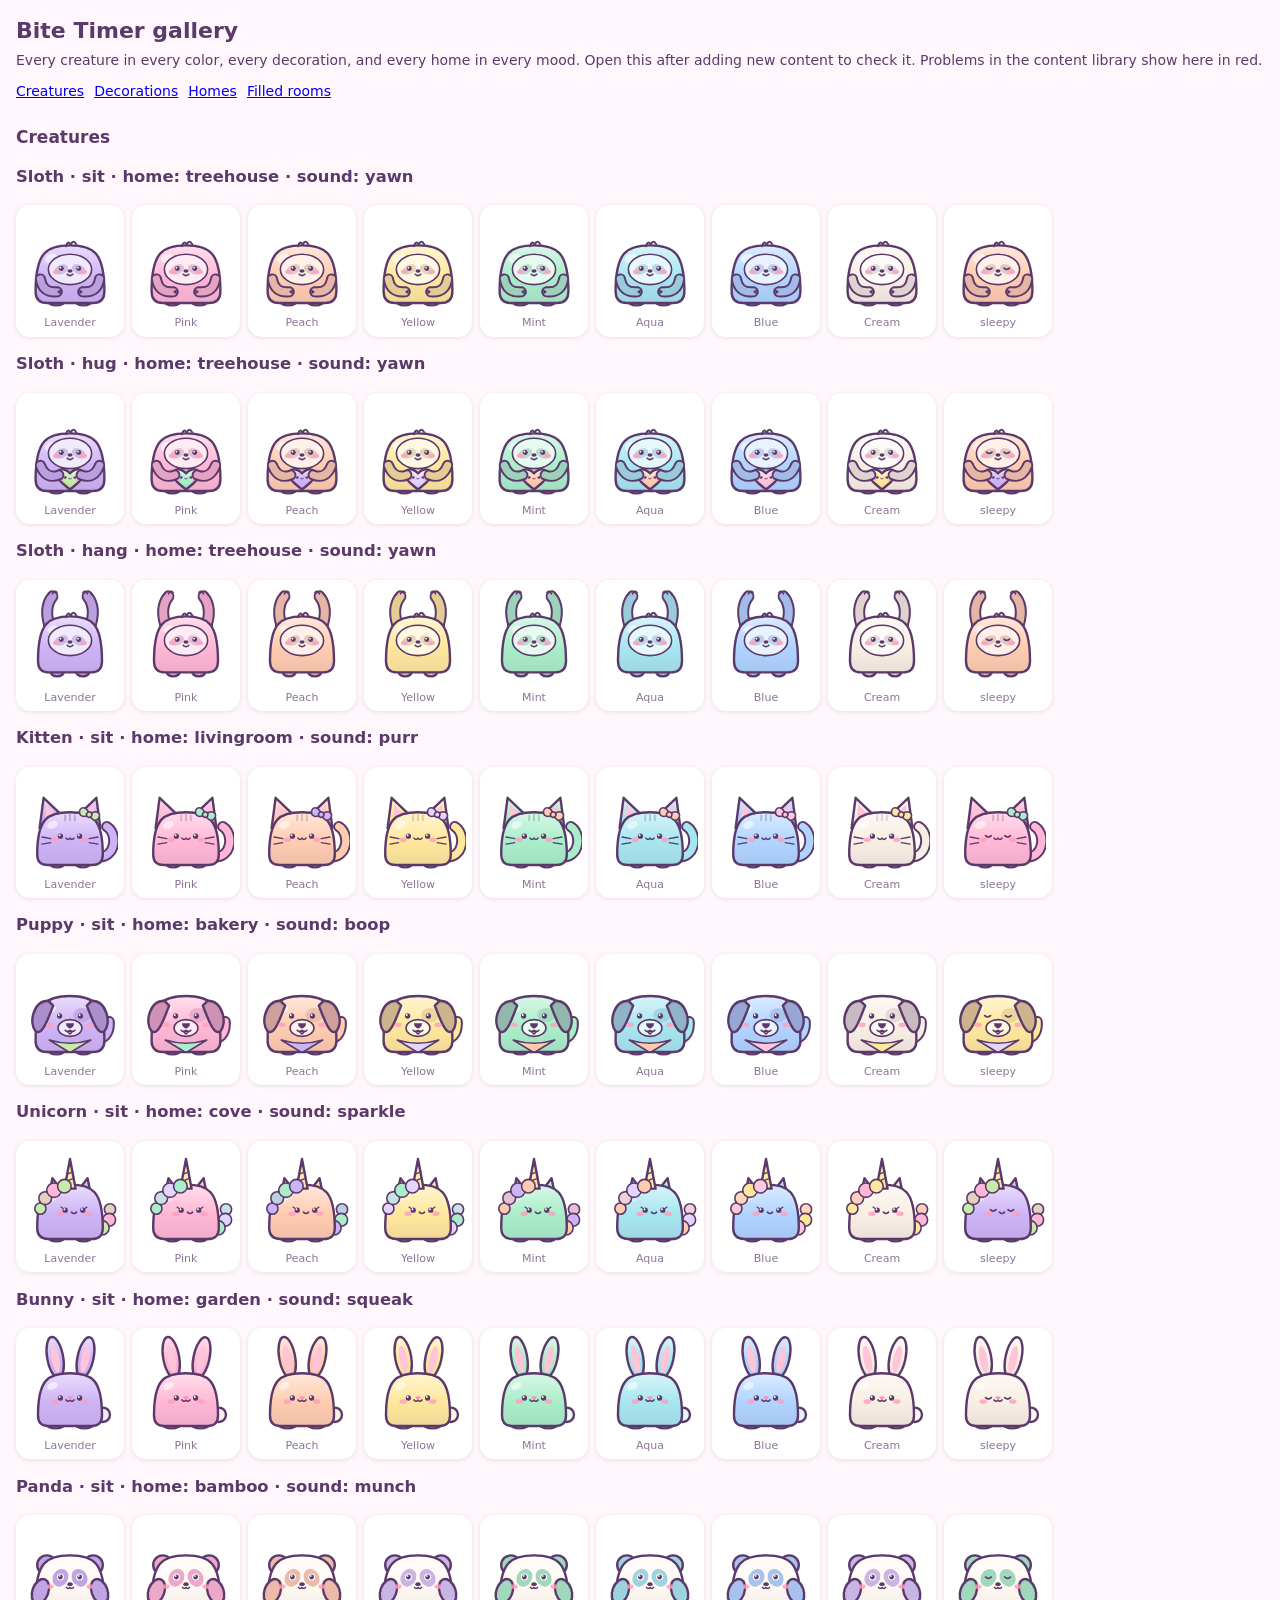
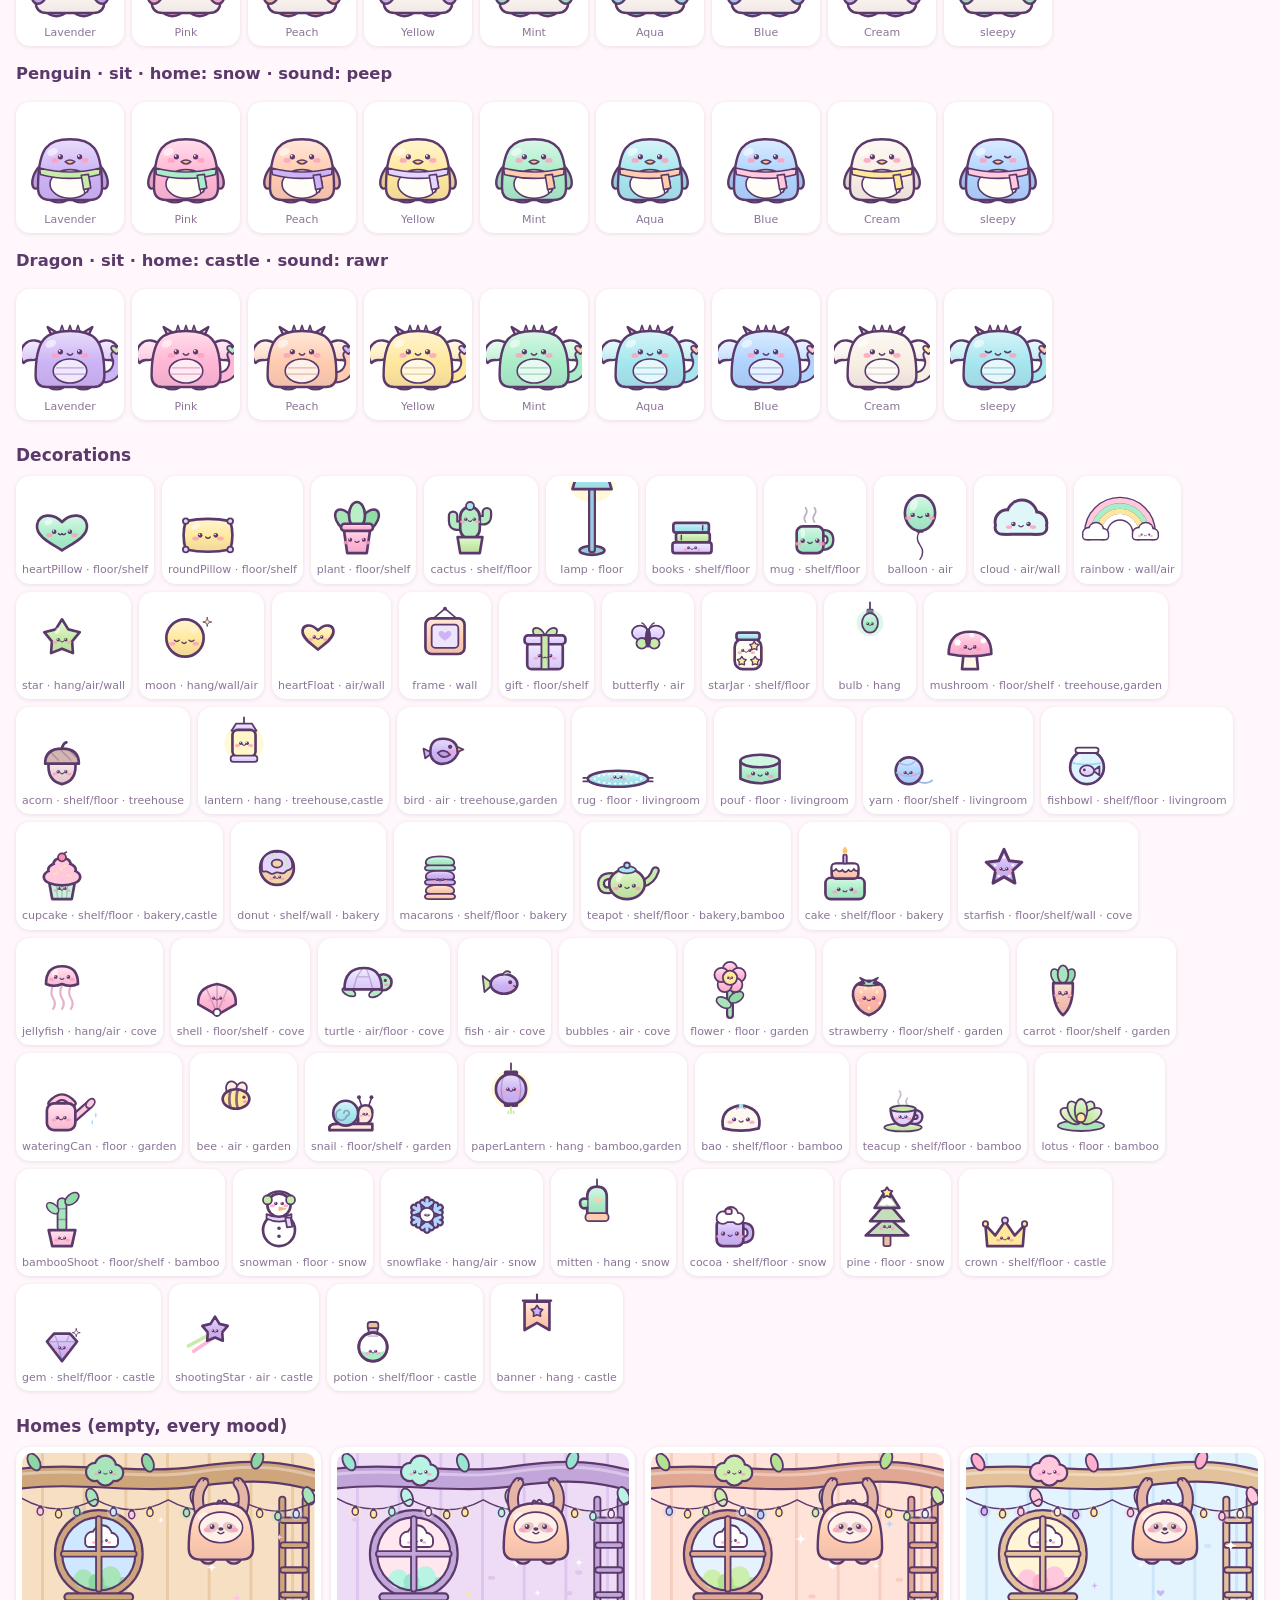
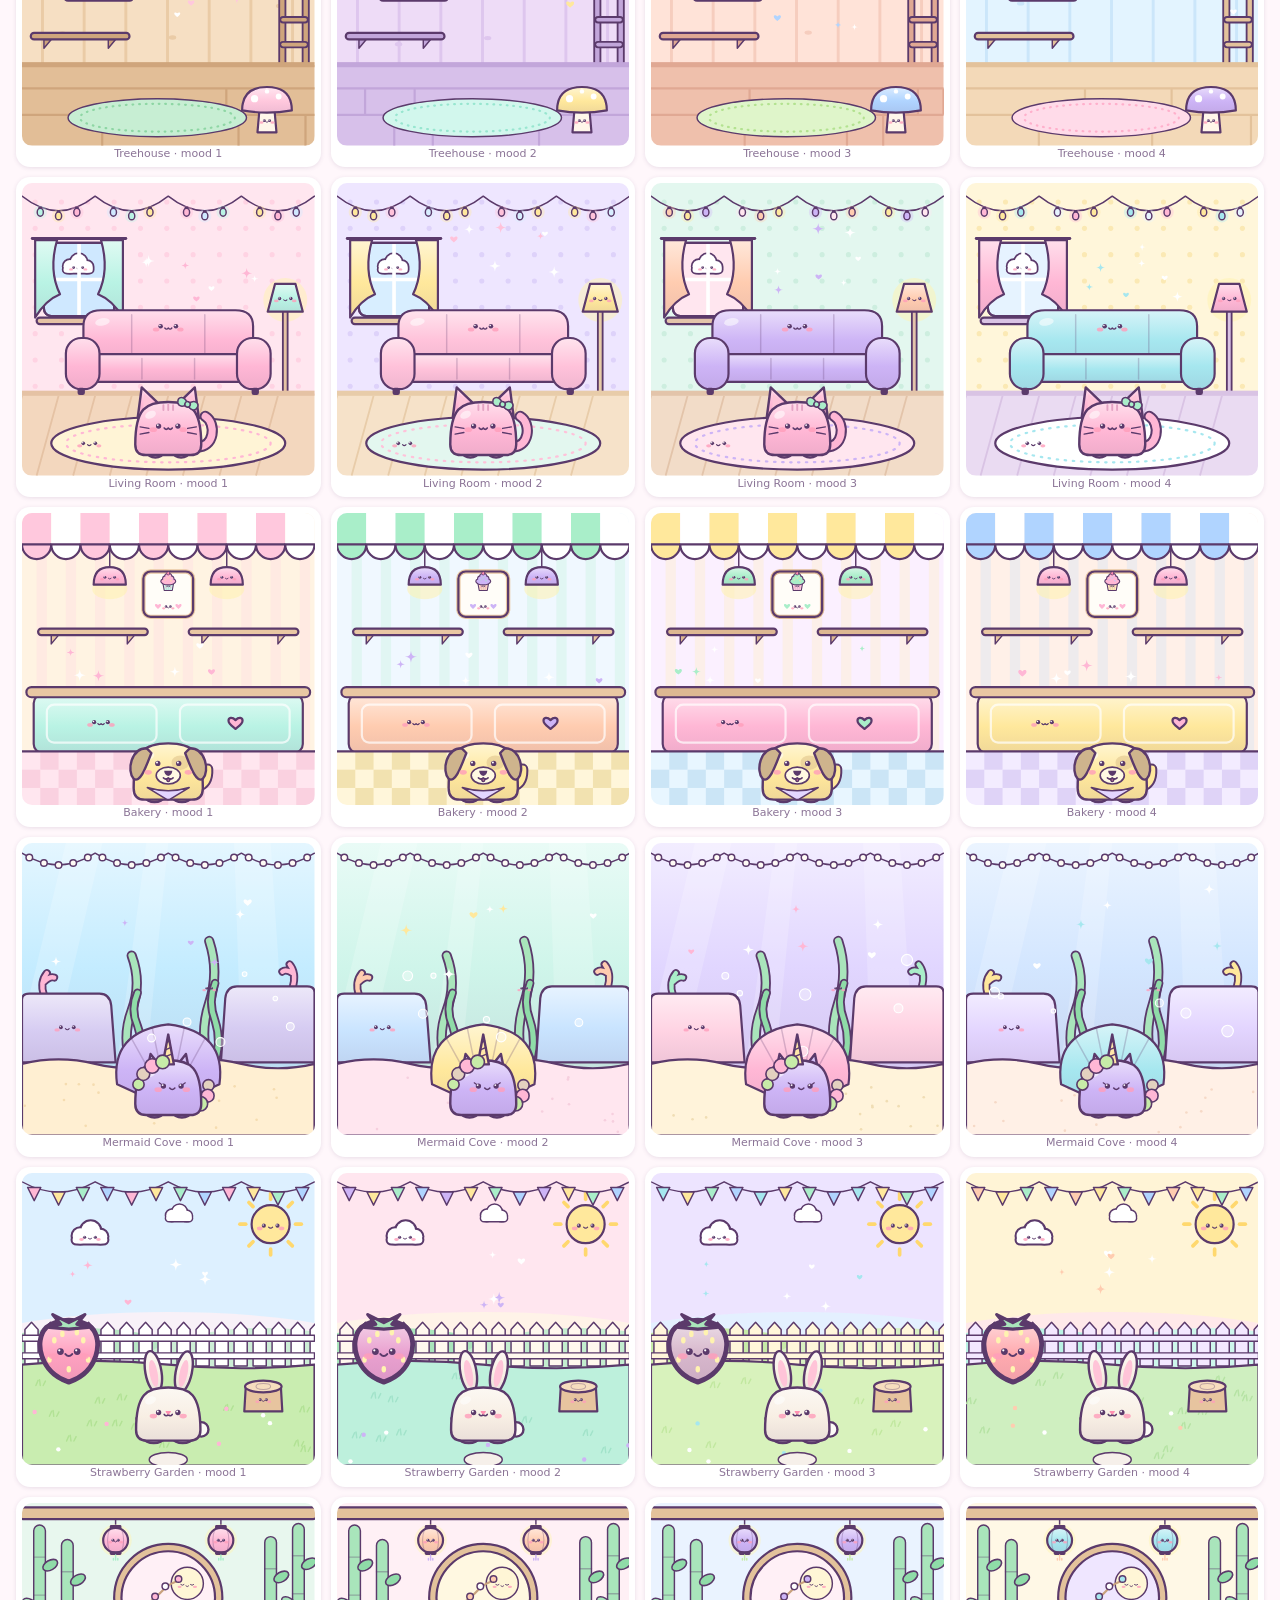
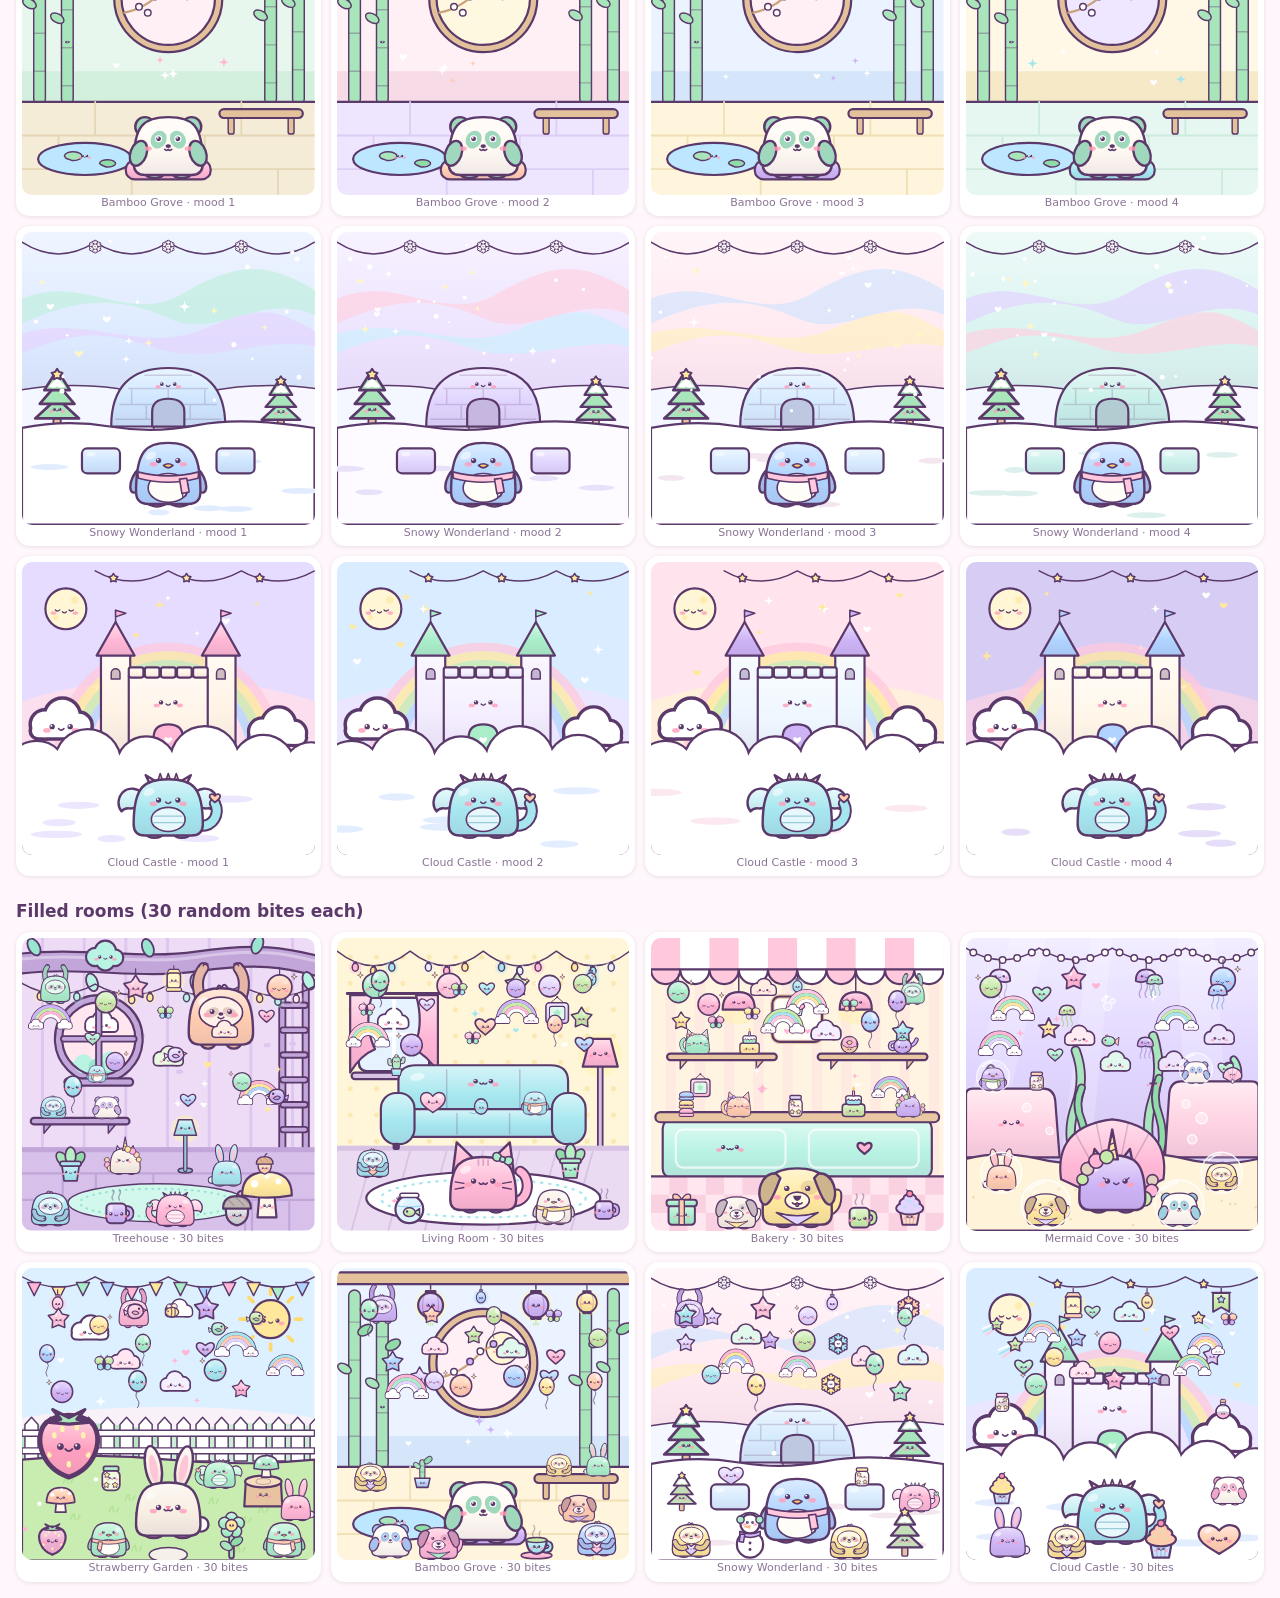
==== tools/gallery.html @ d636af91 "Bite Timer: kawaii dinner helper, first version Pick tonight's creature, color and name; a gentle ti" ====
<!doctype html>
<html lang="en">
<head>
<meta charset="utf-8">
<meta name="viewport" content="width=device-width, initial-scale=1">
<title>Bite Timer Gallery</title>
<style>
  :root { --bg: #FFF7FB; --ink: #5B3A6B; }
  body { margin: 0; padding: 16px; background: var(--bg); color: var(--ink); font: 14px/1.4 system-ui, sans-serif; }
  h1 { font-size: 22px; margin: 0 0 4px; }
  h2 { font-size: 17px; margin: 24px 0 8px; }
  p { margin: 0 0 12px; }
  .row { display: flex; flex-wrap: wrap; gap: 8px; align-items: flex-end; }
  .cell { background: #fff; border-radius: 14px; padding: 6px; text-align: center; box-shadow: 0 1px 4px #5b3a6b22; }
  .cell svg { display: block; }
  .cell small { display: block; font-size: 11px; opacity: .7; }
  .rooms { display: grid; grid-template-columns: repeat(auto-fill, minmax(260px, 1fr)); gap: 10px; }
  .rooms .cell svg { width: 100%; height: auto; border-radius: 10px; }
  nav a { margin-right: 10px; }
</style>
</head>
<body>
<h1>Bite Timer gallery</h1>
<p>Every creature in every color, every decoration, and every home in every mood. Open this after adding new content to check it. Problems in the content library show here in red.</p>
<nav><a href="#creatures">Creatures</a><a href="#decor">Decorations</a><a href="#homes">Homes</a><a href="#filled">Filled rooms</a></nav>
<div id="problems" style="color:#c03;white-space:pre-wrap"></div>
<h2 id="creatures">Creatures</h2><div id="c"></div>
<h2 id="decor">Decorations</h2><div id="d" class="row"></div>
<h2 id="homes">Homes (empty, every mood)</h2><div id="h" class="rooms"></div>
<h2 id="filled">Filled rooms (30 random bites each)</h2><div id="f" class="rooms"></div>

<script src="../js/core/util.js"></script>
<script src="../js/core/art.js"></script>
<script src="../js/core/registry.js"></script>
<script src="../js/creatures/sloth.js"></script>
<script src="../js/creatures/kitten.js"></script>
<script src="../js/creatures/puppy.js"></script>
<script src="../js/creatures/unicorn.js"></script>
<script src="../js/creatures/bunny.js"></script>
<script src="../js/creatures/panda.js"></script>
<script src="../js/creatures/penguin.js"></script>
<script src="../js/creatures/dragon.js"></script>
<script src="../js/decor/shared.js"></script>
<script src="../js/homes/treehouse.js"></script>
<script src="../js/homes/livingroom.js"></script>
<script src="../js/homes/bakery.js"></script>
<script src="../js/homes/cove.js"></script>
<script src="../js/homes/garden.js"></script>
<script src="../js/homes/bamboo.js"></script>
<script src="../js/homes/snow.js"></script>
<script src="../js/homes/castle.js"></script>
<script src="../js/scene.js"></script>
<script src="../js/decorator.js"></script>
<script>
(function () {
  const A = BT.art, $ = s => document.querySelector(s);
  const probs = BT.checkContent ? BT.checkContent() : [];
  $('#problems').textContent = probs.join('\n');

  const box = (inner, w, h, vb, label) => `<div class="cell"><svg width="${w}" height="${h}" viewBox="${vb}">${inner}</svg>${label ? `<small>${label}</small>` : ''}</div>`;

  // Creatures: each pose, in all 8 colors.
  let html = '';
  for (const c of Object.values(BT.creatures)) {
    for (const [pose, def] of Object.entries(c.poses)) {
      const hang = def.anchors.includes('hang');
      html += `<h3>${c.label} · ${pose} · home: ${c.home} · sound: ${c.sound}</h3><div class="row">`;
      for (const col of A.COLORS) {
        const p = A.pack(col.hex);
        html += box(def.draw(p), 96, 104, hang ? '-60 -10 120 130' : '-60 -108 120 116', col.label);
      }
      const ps = A.pack(c.color ? A.color(c.color) : A.COLORS[0].hex); ps.sleepy = true;
      html += box(def.draw(ps), 96, 104, hang ? '-60 -10 120 130' : '-60 -108 120 116', 'sleepy');
      html += '</div>';
    }
  }
  $('#c').innerHTML = html;

  // Decorations, drawn around their own origin.
  html = '';
  for (const d of Object.values(BT.decor)) {
    const p = A.pack(A.DECOR[Math.floor(Math.random() * A.DECOR.length)]);
    const vb = d.origin === 'bottom' ? '-45 -80 90 90' : d.origin === 'top' ? '-45 -5 90 90' : '-45 -45 90 90';
    html += box(d.draw(p), 80, 80, vb, `${d.id} · ${d.anchors.join('/')}${d.homes ? ' · ' + d.homes.join(',') : ''}`);
  }
  $('#d').innerHTML = html;

  // Homes in every mood, plus a filled example of each.
  if (BT.scene && BT.decorator) {
    html = '';
    let fhtml = '';
    for (const h of Object.values(BT.homes)) {
      const cr = Object.values(BT.creatures).find(c => c.home === h.id);
      h.moods.forEach((m, i) => {
        const room = BT.decorator.newRoom({ creature: cr ? cr.id : 'sloth', color: cr ? cr.color : 'pink', name: 'Mochi', mood: i });
        html += `<div class="cell">${BT.scene.svg(room)}<small>${h.label} · mood ${i + 1}</small></div>`;
      });
      const room = BT.decorator.newRoom({ creature: cr ? cr.id : 'sloth', color: cr ? cr.color : 'pink', name: 'Mochi' });
      for (let b = 1; b <= 30; b++) { room.bites = b; BT.decorator.reward(room); }
      fhtml += `<div class="cell">${BT.scene.svg(room)}<small>${h.label} · 30 bites</small></div>`;
    }
    $('#h').innerHTML = html;
    $('#f').innerHTML = fhtml;
  }
})();
</script>
</body>
</html>
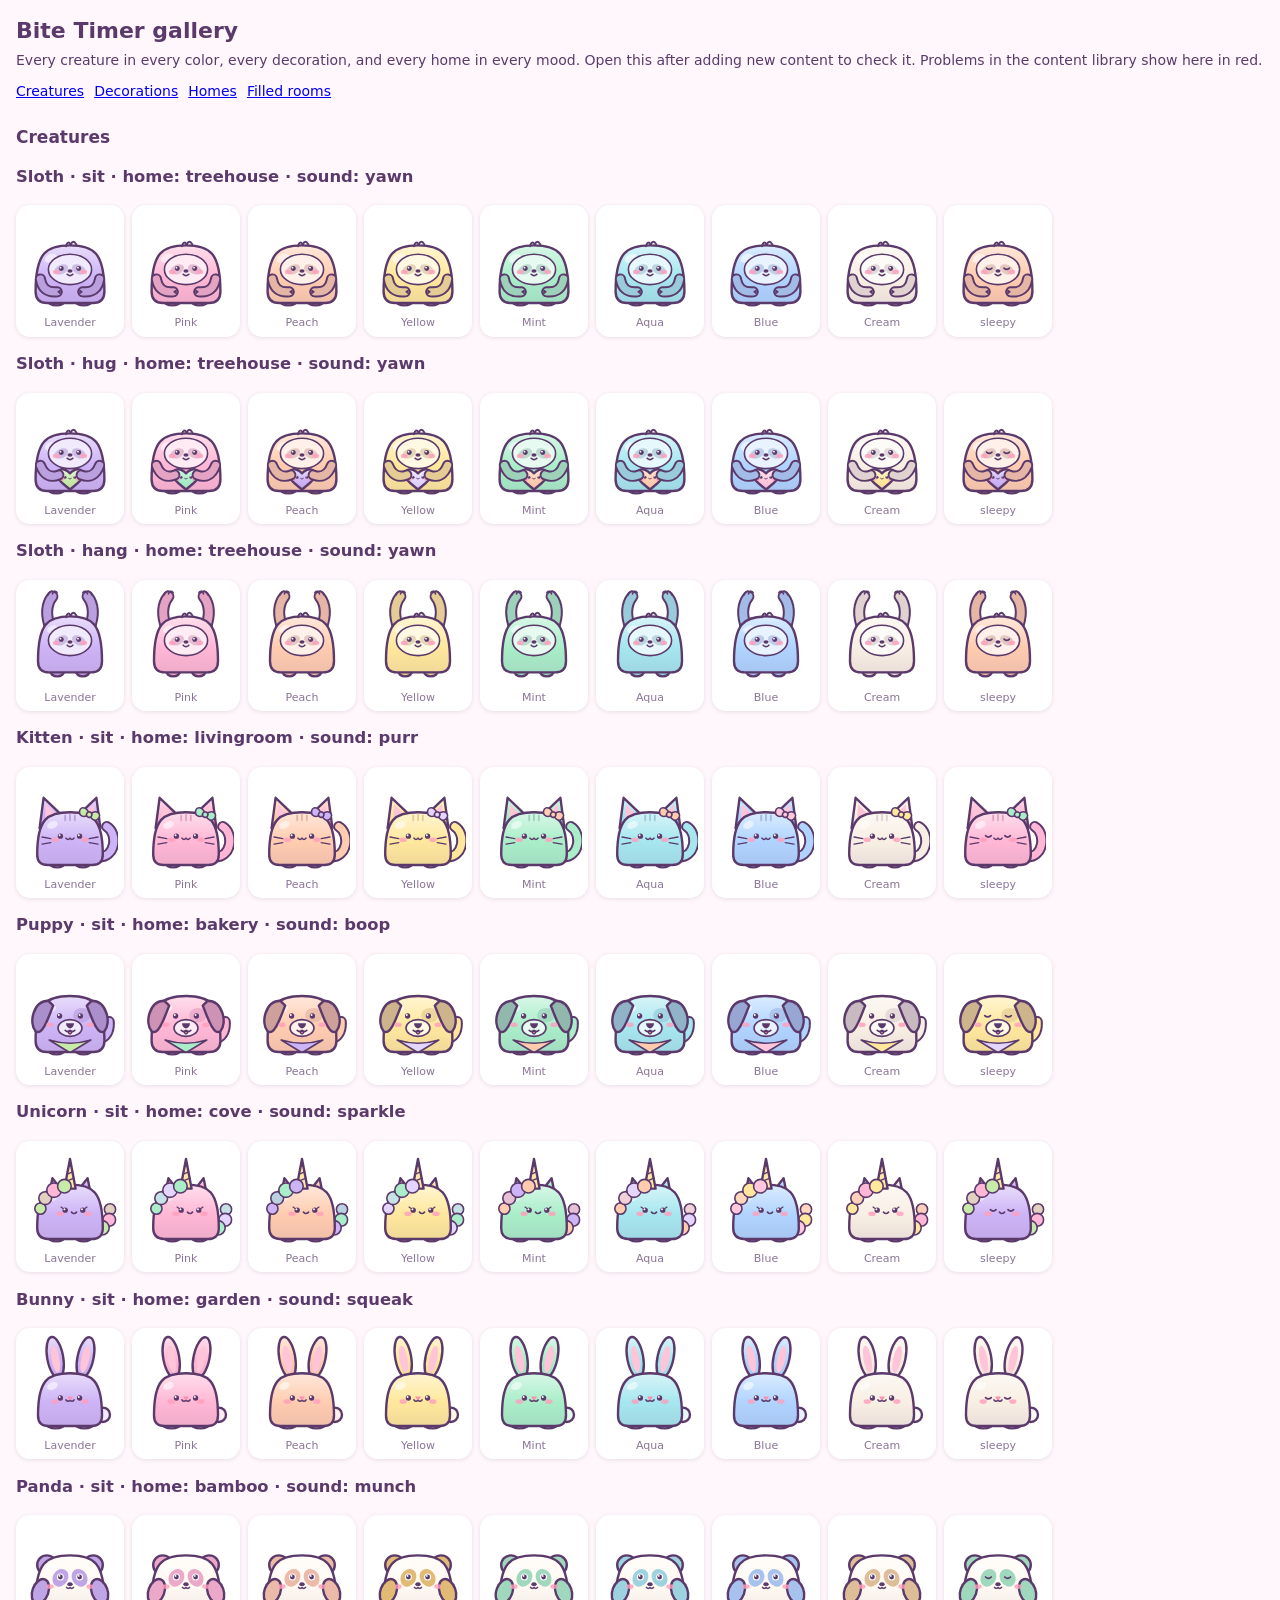
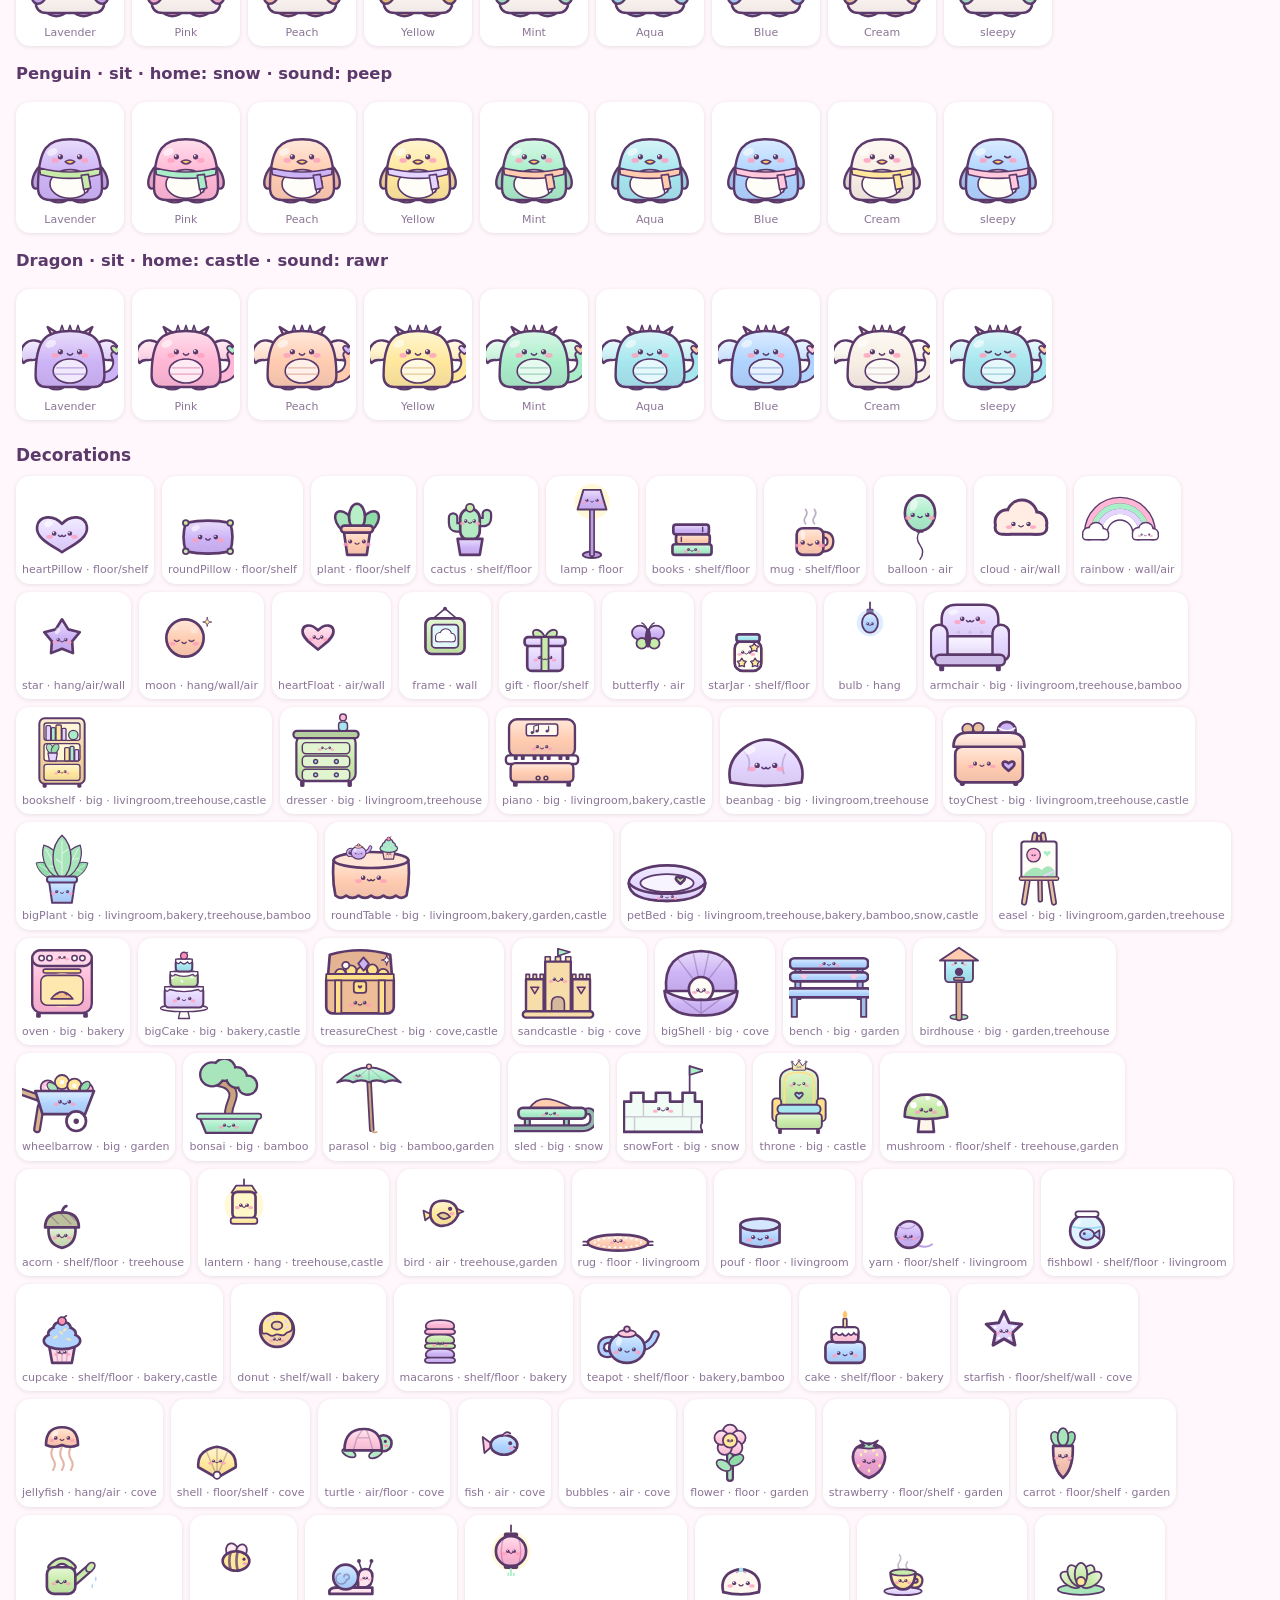
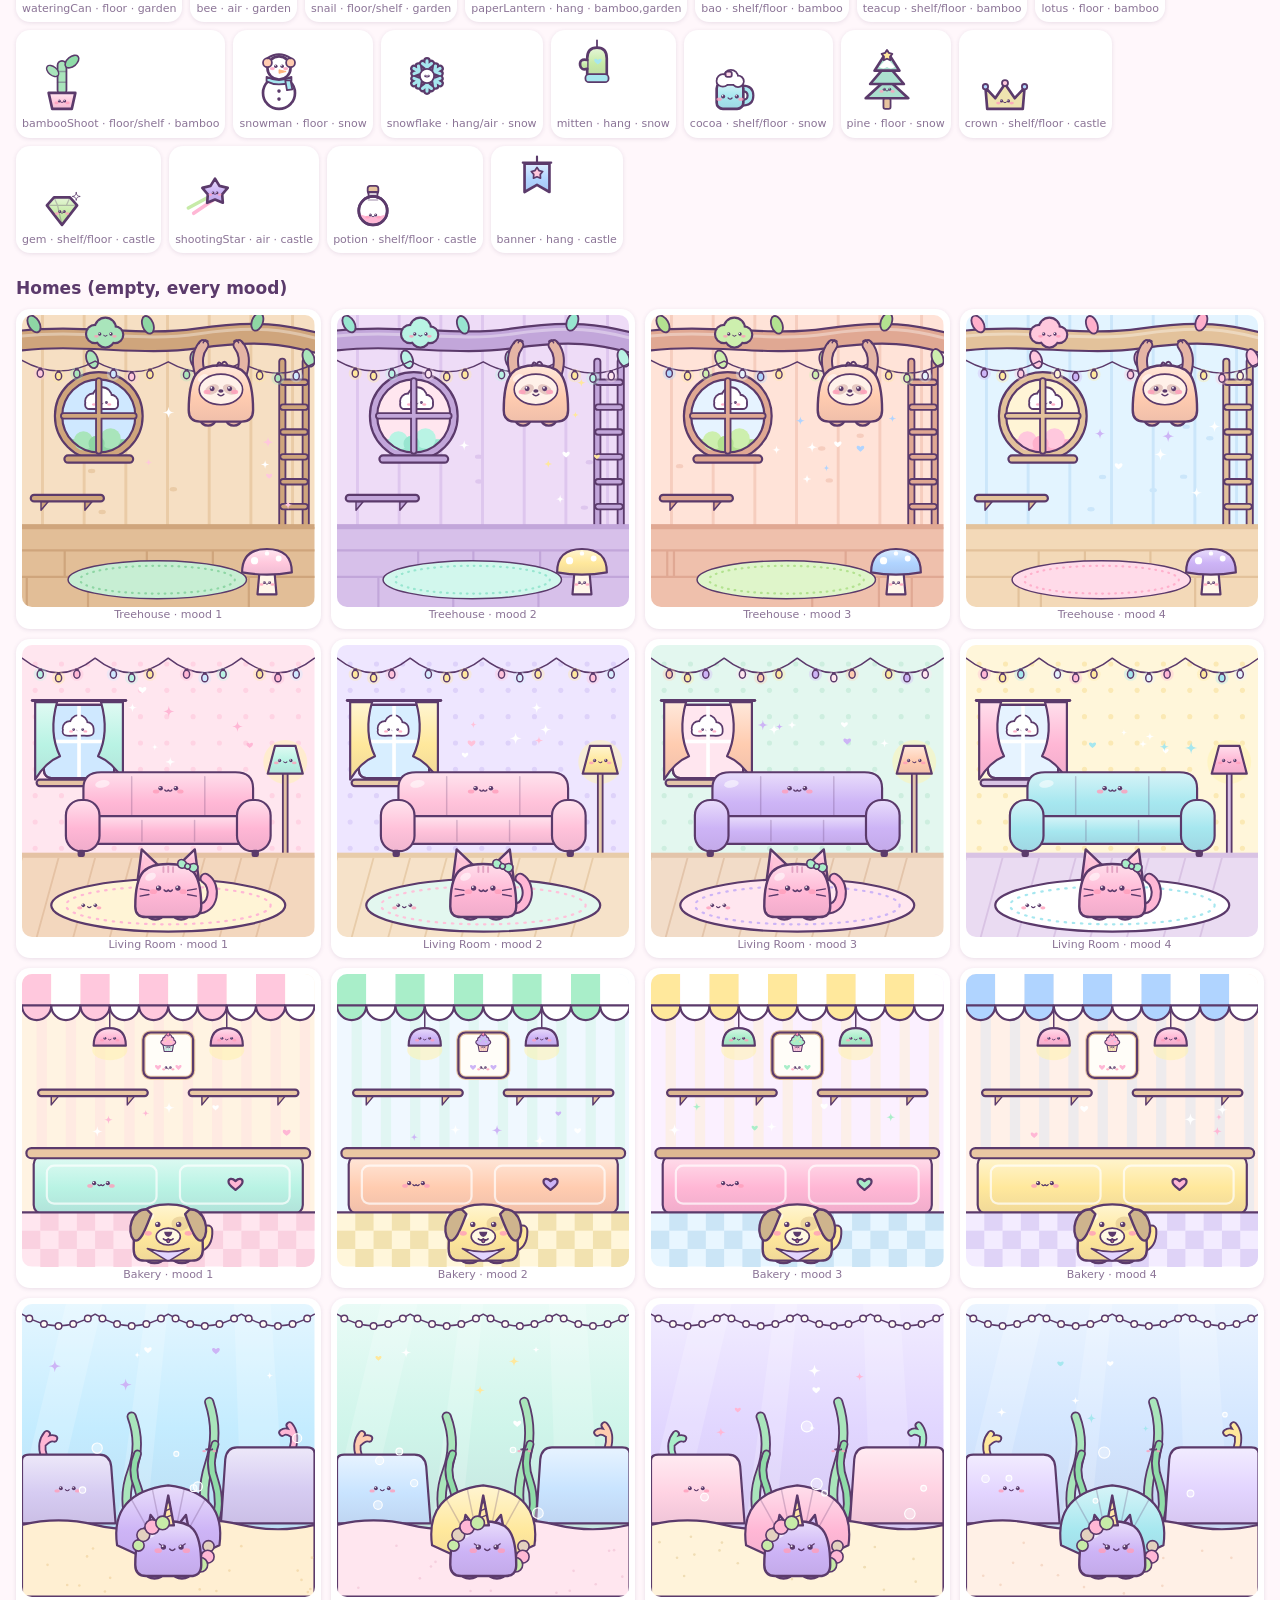
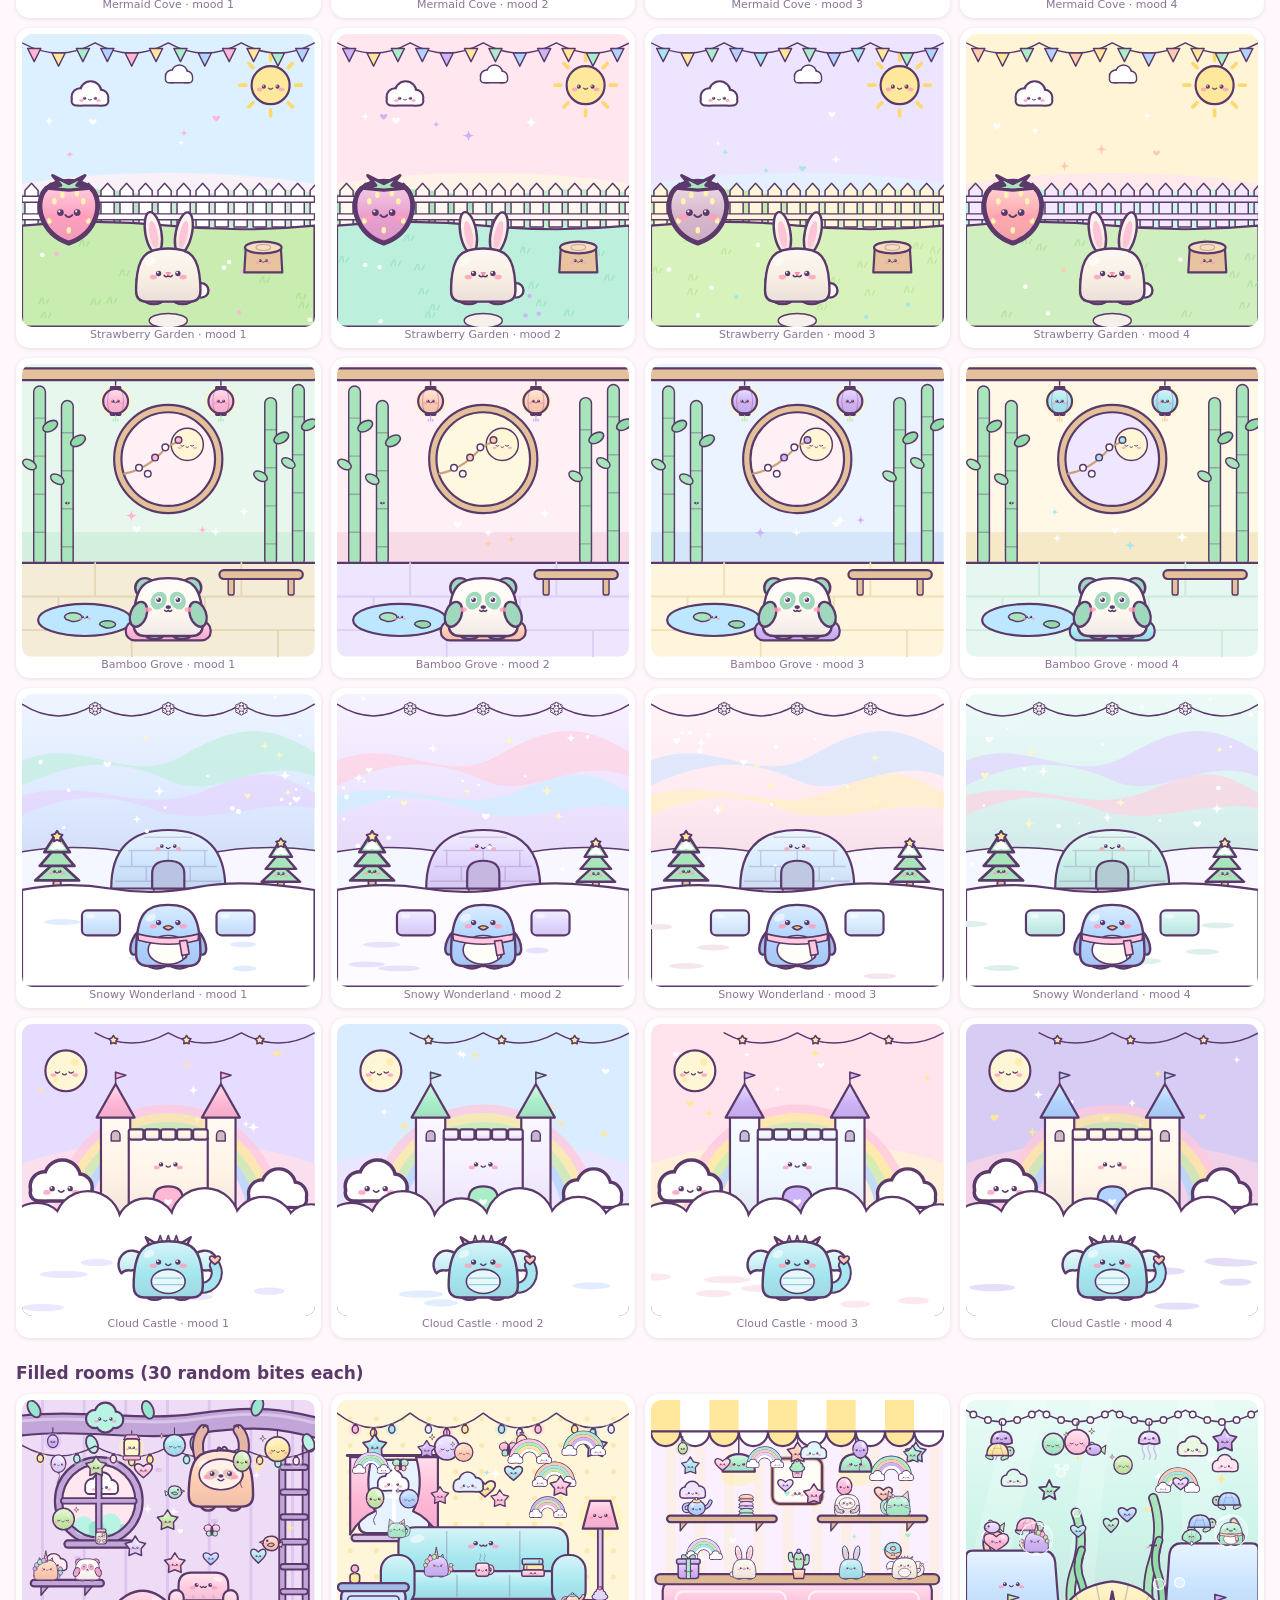
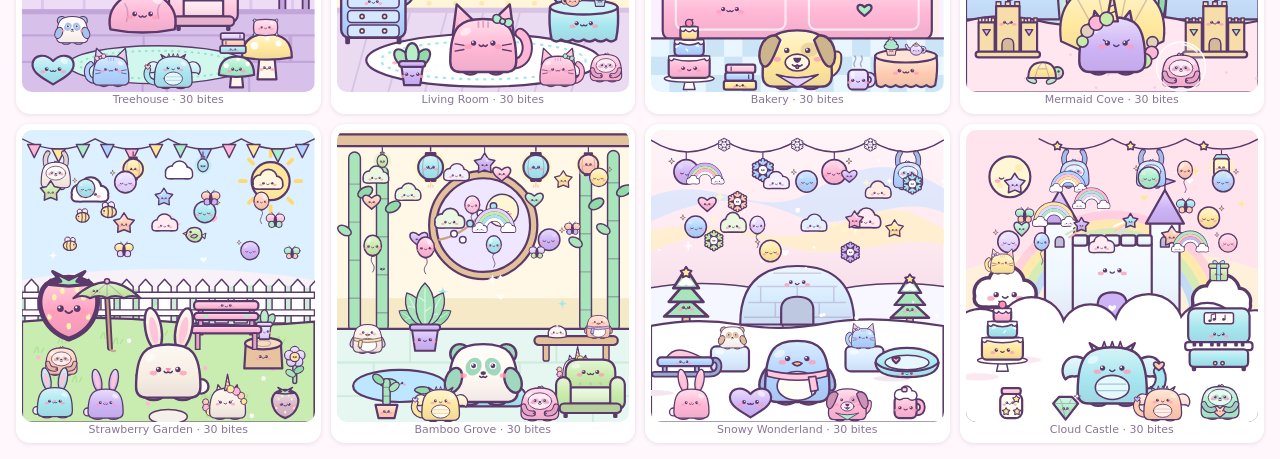
==== commit dc29c79a: "Big furniture, creature babble, better reading voice; fix panda colors - 23 big furniture pieces wit" ====
--- a/tools/gallery.html
+++ b/tools/gallery.html
@@ -41,6 +41,7 @@
 <script src="../js/creatures/penguin.js"></script>
 <script src="../js/creatures/dragon.js"></script>
 <script src="../js/decor/shared.js"></script>
+<script src="../js/decor/furniture.js"></script>
 <script src="../js/homes/treehouse.js"></script>
 <script src="../js/homes/livingroom.js"></script>
 <script src="../js/homes/bakery.js"></script>
@@ -80,7 +81,7 @@
   html = '';
   for (const d of Object.values(BT.decor)) {
     const p = A.pack(A.DECOR[Math.floor(Math.random() * A.DECOR.length)]);
-    const vb = d.origin === 'bottom' ? '-45 -80 90 90' : d.origin === 'top' ? '-45 -5 90 90' : '-45 -45 90 90';
+    const S = Math.max(90, d.h + 14); const vb = d.origin === 'bottom' ? `${-S / 2} ${-S + 8} ${S} ${S}` : d.origin === 'top' ? `${-S / 2} -5 ${S} ${S}` : `${-S / 2} ${-S / 2} ${S} ${S}`;
     html += box(d.draw(p), 80, 80, vb, `${d.id} · ${d.anchors.join('/')}${d.homes ? ' · ' + d.homes.join(',') : ''}`);
   }
   $('#d').innerHTML = html;
